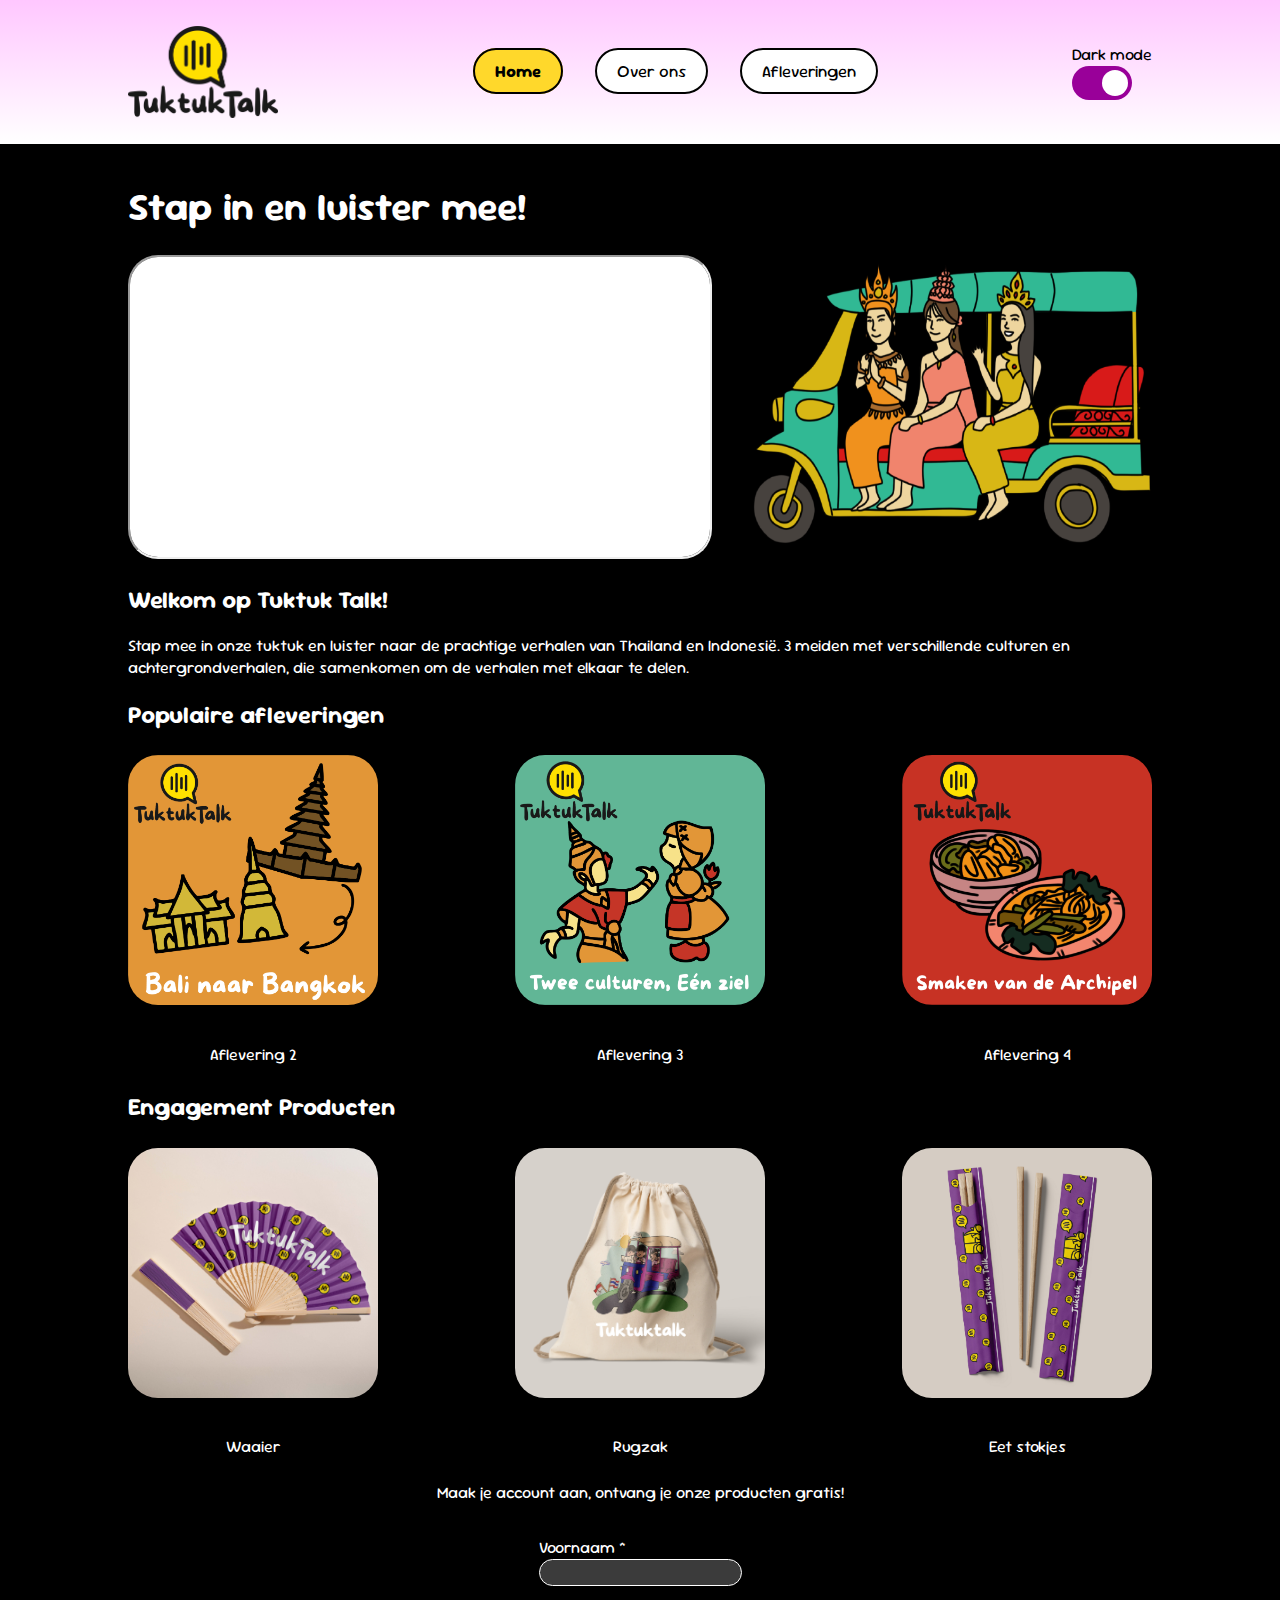
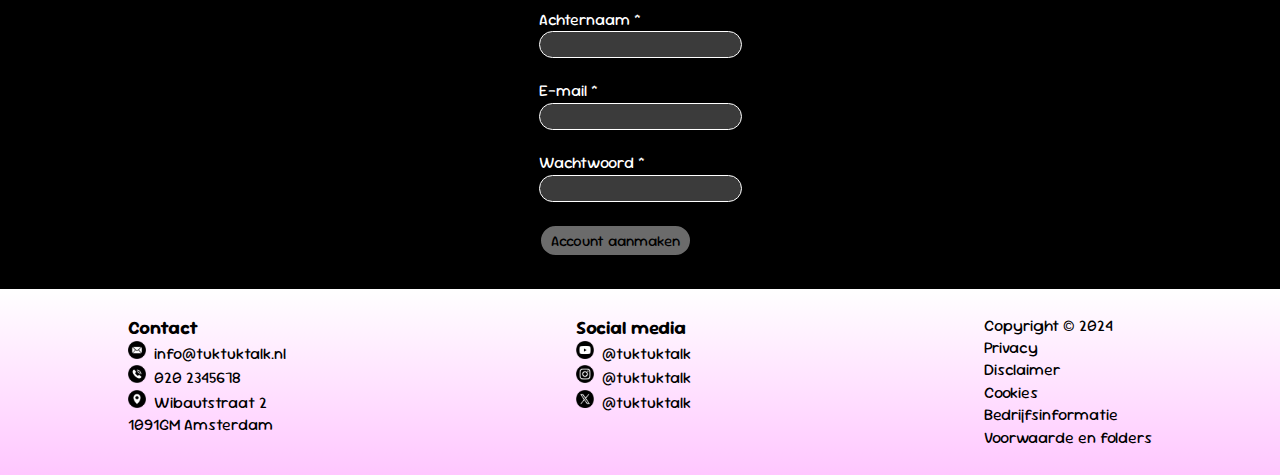
==== index.html @ a38bcc22 "Add files via upload" ====
<!DOCTYPE html>
<html lang="nl">
<head>
    <meta charset="UTF-8">
    <meta name="viewport" content="width=device-width, initial-scale=1.0">
    <title>Home</title>
    <link href="style.css" rel="stylesheet">
</head>

<body>
    <header> 
        <a href="#main" class="skip">Skip naar main content</a> <!-- W3Schools.com. (n.d.-b). https://www.w3schools.com/accessibility/accessibility_skip_links.php -->
        <div class="container">
            <img src="contentimg/logo3.png" width="150" alt="logo">
                <nav>
                    <ul>
                            <li><a class="currentpage" href="index.html">Home</a></li>
                            <li><a href="over-ons.html">Over ons</a></li>
                            <li><a href="overzicht.html">Afleveringen</a></li>  
                    </ul>
                </nav>
            <div class="flex-column">
                <p>Dark mode</p>
                <label class="switch"><!-- /* W3Schools.com. (n.d.-c). https://www.w3schools.com/howto/howto_css_switch.asp */ -->
                    <input type="checkbox" name="theme" value="dark" checked> <!-- /* FED 24-25 - Blok 1 - Intro kleurtjes met has en lightdark */ -->
                    <span class="slider round"></span>
                </label>
            </div>
        </div>   
    </header>

    <main id="main">
        
        <section>    
            <h1>Stap in en luister mee!</h1>
            <div class="flex-horizontaal">
                <iframe width="580" height="300" src="https://www.youtube.com/embed/Chkr73xIOpw?si=q-hzg6GYBfkaRvC6" 
                title="YouTube video player" allow="accelerometer; autoplay; clipboard-write; encrypted-media; gyroscope; picture-in-picture; web-share" allowfullscreen></iframe>
                <img src="contentimg/eigenbeeld.png" width="400" height="290" alt="groepfoto"> 
            </div> 
        
            <h2>Welkom op Tuktuk Talk! </h2>
            <br><p>Stap mee in onze tuktuk en luister naar de prachtige verhalen van Thailand en Indonesië. 
            3 meiden met verschillende culturen en achtergrondverhalen, die samenkomen om de verhalen met elkaar te delen.
            </p><br>
        </section>

        <section>
            <h2>Populaire afleveringen</h2>
            <div class="flex-horizontaal">
                <div class="center-column">
                    <a class="image-button" href="#">
                        <img src="contentimg/aflevering2.png" width="250" height="250" alt="aflevering2">
                    </a>
                    <p>Aflevering 2</p>
                </div>
                <div class="center-column">
                    <a class="image-button" href="#"> 
                        <img src="contentimg/aflevering3.png" width="250" height="250" alt="aflevering3">
                    </a>
                    <p>Aflevering 3</p>
                </div>
                <div class="center-column">
                    <a class="image-button" href="#">
                        <img src="contentimg/aflevering4.png" width="250" height="250" alt="aflevering4">
                    </a>
                    <p>Aflevering 4</p>
                </div>
            </div>
        </section>

        <section>
            <h2>Engagement Producten</h2>
            <div class="flex-horizontaal">
                <div class="center-column">
                    <a class = "image-button" href="#">
                         <img src="contentimg/waaier.jpg" width="250" height="250" alt="waaier">
                    </a>
                    <p>Waaier</p>
                </div> 
                <div class="center-column">
                    <a class = "image-button" href="#">
                    <img src="contentimg/rugzak.jpg" width="250" height="250" alt="rugzak">
                    </a>
                    <p>Rugzak</p>
                </div>
                <div class="center-column">
                    <a class = "image-button" href="#">
                        <img src="contentimg/stokjes.jpg" width="250" height="250" alt="stokjes">
                    </a>
                    <p>Eet stokjes</p>
                </div>
            </div>
        </section>

        <section>
            <div class="center-column">
                <p>Maak je account aan, ontvang je onze producten gratis!</p>
                <form action="#">
                  <label for="voorname">Voornaam *</label><br>
                  <input type="text" id="voorname" name="voorname"><br><br>
                  <label for="achtername">Achternaam *</label><br>
                  <input type="text" id="achtername" name="achtername"><br><br>
                  <label for="emailadres">E-mail *</label><br>
                  <input type="text" id="emailadres" name="emailadres"><br><br>
                  <label for="wachtwoord">Wachtwoord *</label><br>
                  <input type="password" id="wachtwoord" name="wachtwoord"><br><br>
                  <input type="submit"value="Account aanmaken">
                </form>
            </div>
        </section>
    </main>

    <footer>
    <div class="privacy">
        <div class="flex-column">
            <h3>Contact</h3>
            <div class="privacy-link">
                <p><img src="contentimg/iconemail.png" width="18" alt="email">
                <a href="#">info@tuktuktalk.nl</a></p>
            </div>
            <div class="privacy-link">
                <p><img src="contentimg/icontelefoon.png" width="18" alt="telefoon">
                <a href="#">020 2345678</a></p>
            </div>
            <div class="privacy-link">
                <p><img src="contentimg/iconadres.png" width="18" alt="adres">
                <a href="#">Wibautstraat 2 <br> 1091GM Amsterdam</a></p>
            </div>
        </div>
        <div class="flex-column">
            <h3>Social media</h3>
            <div class="privacy-link">
                <p><img src="contentimg/iconyoutube.png" width="18" alt="youtube">
                <a href="#">@tuktuktalk</a></p>
            </div>
            <div class="privacy-link">
                <p><img src="contentimg/iconinstagram.png" width="18" alt="instagram">
                <a href="#">@tuktuktalk</a></p>
            </div>
            <div class="privacy-link">
                <p><img src="contentimg/iconx.png" width="18" alt="x">
                <a href="#">@tuktuktalk</a> </p>    
             </div> 
        </div>
        <div class="flex-column">
            <ul>
                <li> <a href="#">Copyright © 2024</a></li>
                <li> <a href="#">Privacy</a></li>
                <li> <a href="#">Disclaimer</a></li>
                <li> <a href="#">Cookies</a></li>
                <li> <a href="#">Bedrijfsinformatie</a></li>
                <li> <a href="#">Voorwaarde en folders</a></li>
            </ul> 
        </div>
    </div>
    </footer>
</body>
</html>
---- style.css ----
@import url('https://fonts.googleapis.com/css2?family=Sour+Gummy:ital,wght@0,100..900;1,100..900&display=swap');
@import url('https://fonts.googleapis.com/css2?family=Mulish:ital,wght@0,200..1000;1,200..1000&family=Sour+Gummy:ital,wght@0,100..900;1,100..900&display=swap');
@keyframes pulse {
    0% {
        transform: scale(1);
    }
    50% {
        transform: scale(1.1);
    }
    100% {
        transform: scale(1);
    }
}

*{
    margin: 0;
    padding: 0;
}

.image-button {
    border: none;
    background: none;
    padding: 0;
    cursor: pointer;
}


.image-button:hover {
    animation: pulse 0.6s ease-in-out infinite;
    opacity: 0.8;
    transform: scale(1.05);
    transition: transform 0.3s opacity 0.3s;
}

/* FED 24-25 - Blok 1 - Intro kleurtjes met has en lightdark */
:root {
    color-scheme: light dark;
    --bg: light-dark( white, black);
    --clr: light-dark(Black, White);
}

html:has([value="light"]:checked) {
    color-scheme: light;
    color: var(--clr);
    background-color: var(--bg);
}

html:has([value="dark"]:checked) {
    color-scheme: dark;
    color: var(--clr);
    background-color: var(--bg);
}

/*W3Schools.com. (n.d.-c). https://www.w3schools.com/howto/howto_css_switch.asp*/
.switch {
    position: relative;
    width: 60px;
    height: 34px;
}

.switch input { 
    opacity: 0;
    width: 0;
    height: 0;
}

.slider {
    position: absolute;
    cursor: pointer;
    top: 0;
    left: 0;
    right: 0;
    bottom: 0;
    background-color: #ccc;
    -webkit-transition: .4s;
    transition: .4s;
}

.slider:before {
    position: absolute;
    content: "";
    height: 26px;
    width: 26px;
    left: 4px;
    bottom: 4px;
    background-color: white;
    -webkit-transition: .4s;
    transition: .4s;
}

input:checked + .slider {
    background-color: #990099;
}

input:focus + .slider {
    box-shadow: 0 0 1px #990099;
}

input:checked + .slider:before {
    -webkit-transform: translateX(26px);
    -ms-transform: translateX(26px);
    transform: translateX(26px);
}

.slider.round {
    border-radius: 34px;
}

.slider.round:before {
    border-radius: 50%;
}

main {   
    width: 80%;
    margin: auto;
}

h1 {
    font-size: 3vw;
    font-family: "Sour Gummy", sans-serif;
    text-align: left;
    padding-top: 1em;
}


h2, h3, p, span, a, form, label{
    font-family: "Sour Gummy", sans-serif;
    line-height: 1.4em;
}

header {
    background-image: linear-gradient(#FFC7FF, white);
    padding: 2vw 10vw;
    color: black;
}

/* W3Schools.com. (n.d.-b). https://www.w3schools.com/accessibility/accessibility_skip_links.php */
.skip {
    position: absolute;
    left: -10000px;
    top: auto;
    width: 1px;
    height: 1px;
    overflow: hidden;
}

.skip:focus {
    position: static;
    width: auto;
    height: auto;
}


.container{
    display: flex;
    justify-content: space-between;
    align-items: center;
}

nav a { 
    background-color: white;
    padding: 10px 20px;
    border: 2px solid black;
    border-radius: 50px;
    font-size: 1.3vw;
    color: black;
    transition: all 0.5s ease;
    text-decoration: none;
    
}

nav a:hover {
    color: white;
    background-color: black;

}

nav a:active {
    transform: translateY(0.6em);
}

nav a:focus {
    color: white;
    background-color:black;
}

nav ul {
    list-style-type: none;
    padding-left: 0;
    display: flex;
    flex-direction: row;
    gap: 2em;
    flex-wrap: wrap;
}

a.currentpage {
    border: 2px solid black;
    background-color: #ffd82b ;
    color: black;
    border-radius: 50px;
    padding: 10px 20px;
    font-weight: 800;
}

.flex-horizontaal {
    display: flex;
    flex-direction: row;
    justify-content: space-between;
    gap: 2em;
    padding: 1.5em 0em;
}

.flex-horizontaal img, .flex-horizontaal iframe {
    border-radius: 30px;
}

.omschrijving a {
    font-size: 1.8vw;
    font-weight: 700;
    color:var(--clr);
    text-decoration: underline;
    transition: all 0.5s ease;
}

.omschrijving a:hover {
    text-decoration: underline;
    color: #960196;
}

.omschrijving a:active {
    transform: translateY(0.6em);
}

.omschrijving a:focus {
    background-color: var(--clr);
    color: var(--bg);
}

footer {
    padding-top: 2em;
}

footer p{
    padding: 0;
}

.privacy {
    display: flex;
    justify-content:space-between;
    gap: 2em;
    flex-direction: row;
    background-image: linear-gradient(white,#FFC7FF);
    color: black;
    padding: 2vw 10vw;
}

.privacy ul{
    list-style-type: none;
}

.privacy a{
    padding-left: 0.25em;
    color: black;
    text-decoration: none;
}

.privacy a:hover {
    color: black;
    text-decoration: underline;
}

.privacy a:focus {
    color: white;
    background-color: black;
    text-decoration: underline;
}

.flex-column {
    display: flex;
    flex-direction: column;
}

.center-column{
    display: flex;
    flex-direction: column;
    align-items: center;
    gap: 2em;
}


.center-column a {
    color: var(--clr);
    text-decoration: none;
    transition: all 0.5s ease;
}

.center-column a:hover {
    color: var(--bg);
    border-radius: 50px;
    text-decoration: none;
    padding: 10px;
}


.profiel {
    display: flex;
    flex-direction: column;
    align-items: center;
    background-color: var(--bg);
    color: var(--clr);
    border-radius: 30px;
    border: 3px solid #ffd82b;
    width: 20.5vw;
}

.profiel span {
    padding: 1em 0.5em;
    font-weight: 500;
    font-size: 1.4vw;
}

.profiel p {
    padding: 0.5em 1.5em 1.5em 1.5em;
    text-align: center;
    font-size: 1.2vw;
}

.profiel img {
    border-radius: 30px 30px 0 0;
}

.profielimg {
    width: 19.9vw;
}

.delen-box {
    margin: 2em auto;
    border: 3px solid #ffd82b;
    border-radius: 30px;
    color: var(--clr);
    background-color:  var(--bg) ;
    text-align: center;
    padding: 2em 1em 2em 1em;
    width: 50%;
}


.delen-box a {
    border: 2px solid #ffd82b;
    background-color: white;
    color: black;
    border-radius: 50px;
    padding: 10px;
    text-decoration: none;
    transition: all 0.5s ease;
    line-height: 3em;
}

.delen-box a:hover {
    background-color: #ffd82b;
    color: black;
    border: 1px solid white;
    border-radius: 50px;
    padding: 10px;
}

.delen-box a:active {
    transform: translateY(0.6em);
}

.delen-box a:focus {
    background-color: #ffd82b;
}

/*W3Schools.com. (n.d.-d). https://www.w3schools.com/css/css_form.asp*/
input[type=text], input[type=password] {
    width: 100%;
    padding: 5px 12px;
    box-sizing: border-box;
    border: 1px solid var(--clr);
    border-radius: 30px;
    color: var(--clr);
  }

input[type=submit] {
    border: none;
    color: var(--bg);
    padding: 5px 10px;
    border: 2px solid var(--bg); 
    border-radius: 30px;
    text-align: center;
    text-decoration: none;
    font-size: 15px;
    font-family: "Sour Gummy", sans-serif;
}

input[type=submit]:hover{
    background-color:var(--clr);
    color:var(--bg);
}

input[type=submit]:active {
    transform: translateY(4px);
}

input[type=submit]:focus {
    background-color: var(--clr);
    color:var(--bg);
}
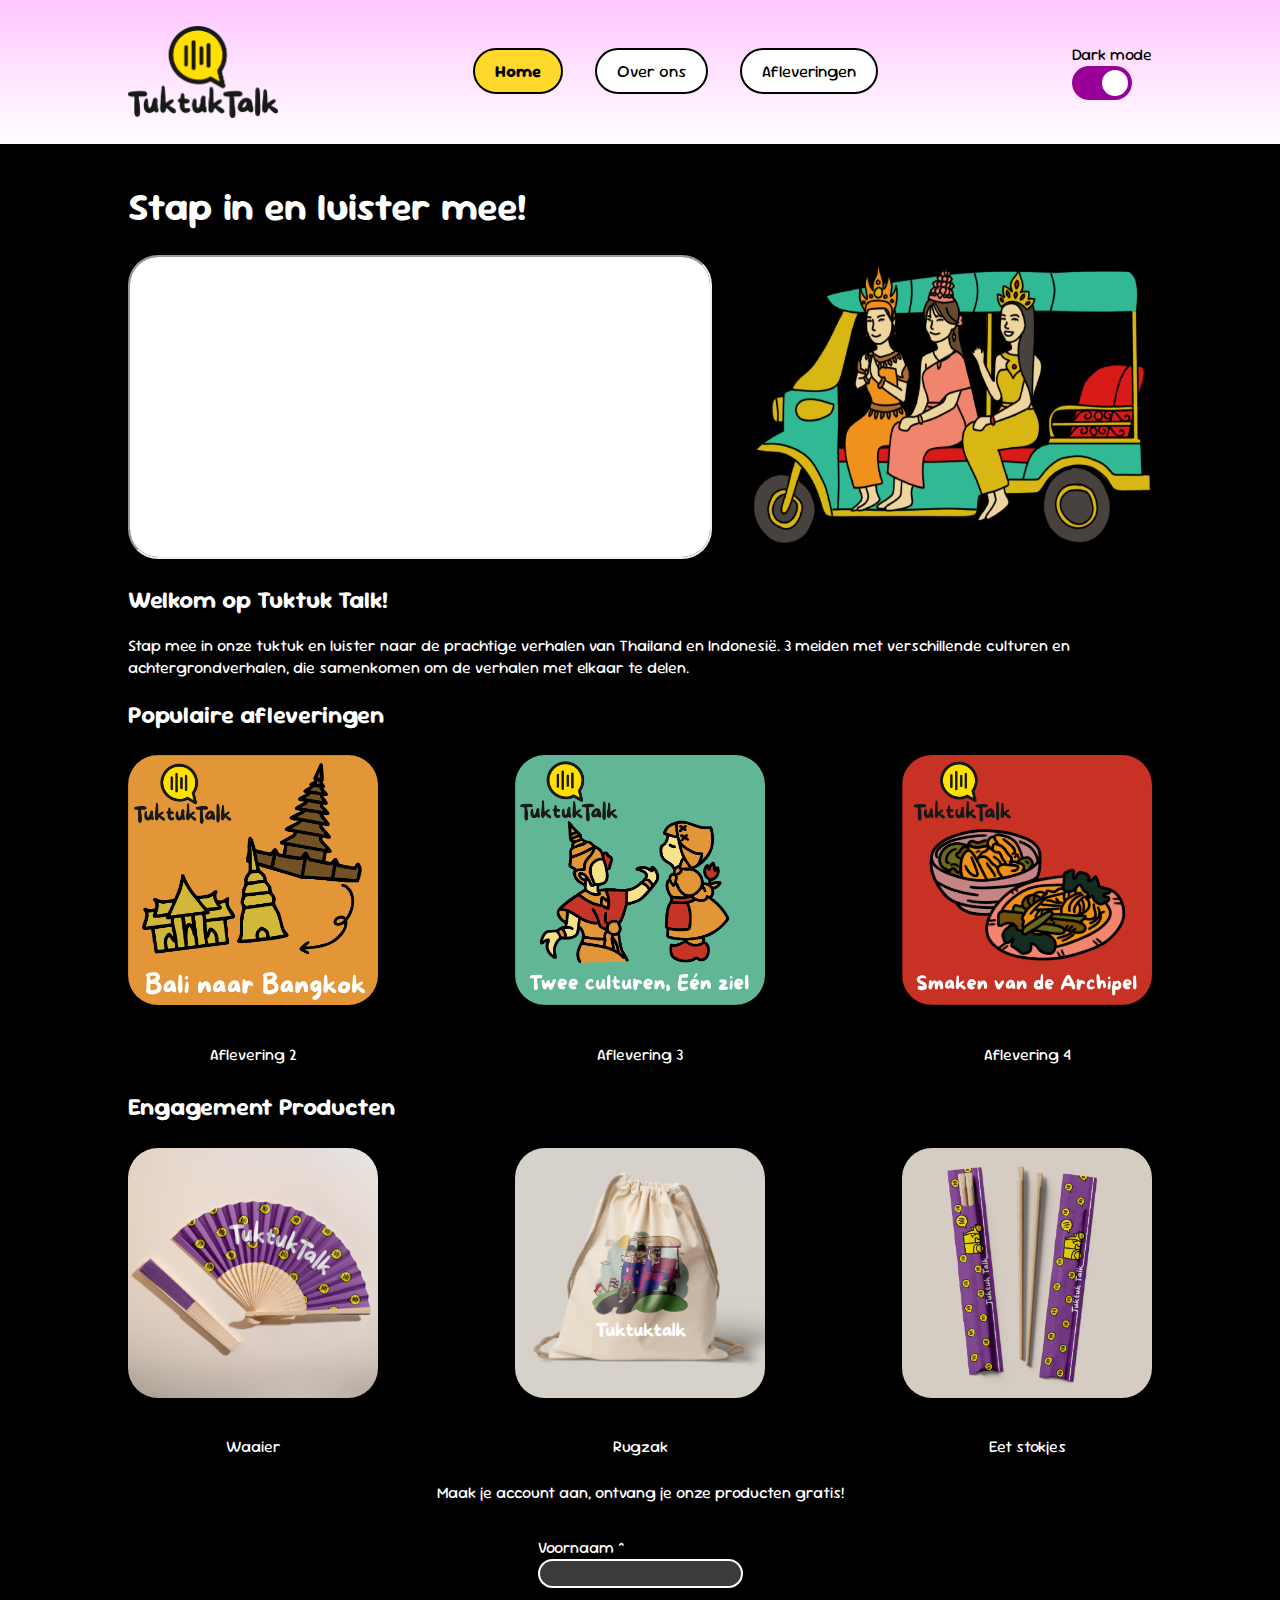
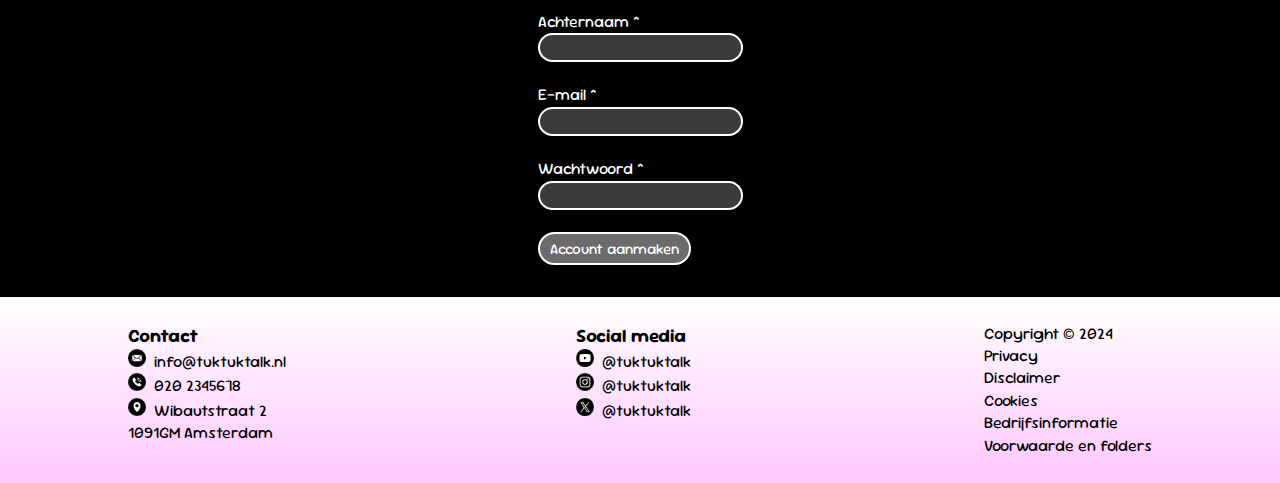
==== commit b3a20d55: "Add files via upload" ====
--- a/index.html
+++ b/index.html
@@ -12,13 +12,13 @@
         <a href="#main" class="skip">Skip naar main content</a> <!-- W3Schools.com. (n.d.-b). https://www.w3schools.com/accessibility/accessibility_skip_links.php -->
         <div class="container">
             <img src="contentimg/logo3.png" width="150" alt="logo">
-                <nav>
-                    <ul>
-                            <li><a class="currentpage" href="index.html">Home</a></li>
-                            <li><a href="over-ons.html">Over ons</a></li>
-                            <li><a href="overzicht.html">Afleveringen</a></li>  
-                    </ul>
-                </nav>
+            <nav>
+                <ul>
+                    <li><a class="currentpage" href="index.html">Home</a></li>
+                    <li><a href="over-ons.html">Over ons</a></li>
+                    <li><a href="overzicht.html">Afleveringen</a></li>  
+                </ul>
+            </nav>
             <div class="flex-column">
                 <p>Dark mode</p>
                 <label class="switch"><!-- /* W3Schools.com. (n.d.-c). https://www.w3schools.com/howto/howto_css_switch.asp */ -->
@@ -105,7 +105,7 @@
                   <input type="text" id="emailadres" name="emailadres"><br><br>
                   <label for="wachtwoord">Wachtwoord *</label><br>
                   <input type="password" id="wachtwoord" name="wachtwoord"><br><br>
-                  <input type="submit"value="Account aanmaken">
+                  <input type="submit" value="Account aanmaken">
                 </form>
             </div>
         </section>
--- a/style.css
+++ b/style.css
@@ -1,6 +1,6 @@
-
 @import url('https://fonts.googleapis.com/css2?family=Sour+Gummy:ital,wght@0,100..900;1,100..900&display=swap');
 @import url('https://fonts.googleapis.com/css2?family=Mulish:ital,wght@0,200..1000;1,200..1000&family=Sour+Gummy:ital,wght@0,100..900;1,100..900&display=swap');
+
 @keyframes pulse {
     0% {
         transform: scale(1);
@@ -13,7 +13,7 @@
     }
 }
 
-*{
+* {
     margin: 0;
     padding: 0;
 }
@@ -25,41 +25,48 @@
     cursor: pointer;
 }
 
-
 .image-button:hover {
     animation: pulse 0.6s ease-in-out infinite;
     opacity: 0.8;
     transform: scale(1.05);
-    transition: transform 0.3s opacity 0.3s;
-}
-
-/* FED 24-25 - Blok 1 - Intro kleurtjes met has en lightdark */
+    transition: transform 0.3s, opacity 0.3s;
+}
+
 :root {
     color-scheme: light dark;
-    --bg: light-dark( white, black);
-    --clr: light-dark(Black, White);
+    --bg-light: white;
+    --clr-light: black;
+    --bg-dark: black;
+    --clr-dark: white;
+    --clr: var(--clr-light);
 }
 
 html:has([value="light"]:checked) {
     color-scheme: light;
-    color: var(--clr);
-    background-color: var(--bg);
+    color: var(--clr-light);
+    background-color: var(--bg-light);
+    --clr: black;
 }
 
 html:has([value="dark"]:checked) {
     color-scheme: dark;
-    color: var(--clr);
-    background-color: var(--bg);
-}
-
-/*W3Schools.com. (n.d.-c). https://www.w3schools.com/howto/howto_css_switch.asp*/
+    color: var(--clr-dark);
+    background-color: var(--bg-dark);
+    --clr: white;
+}
+
+body[data-theme="dark"] {
+    --clr: var(--clr-dark);
+    --bg: var(--bg-dark);
+}
+
 .switch {
     position: relative;
     width: 60px;
     height: 34px;
 }
 
-.switch input { 
+.switch input {
     opacity: 0;
     width: 0;
     height: 0;
@@ -123,8 +130,7 @@
     padding-top: 1em;
 }
 
-
-h2, h3, p, span, a, form, label{
+h2, h3, p, span, a, form, label {
     font-family: "Sour Gummy", sans-serif;
     line-height: 1.4em;
 }
@@ -135,7 +141,6 @@
     color: black;
 }
 
-/* W3Schools.com. (n.d.-b). https://www.w3schools.com/accessibility/accessibility_skip_links.php */
 .skip {
     position: absolute;
     left: -10000px;
@@ -151,8 +156,7 @@
     height: auto;
 }
 
-
-.container{
+.container {
     display: flex;
     justify-content: space-between;
     align-items: center;
@@ -167,13 +171,11 @@
     color: black;
     transition: all 0.5s ease;
     text-decoration: none;
-    
 }
 
 nav a:hover {
     color: white;
     background-color: black;
-
 }
 
 nav a:active {
@@ -182,7 +184,7 @@
 
 nav a:focus {
     color: white;
-    background-color:black;
+    background-color: black;
 }
 
 nav ul {
@@ -196,7 +198,7 @@
 
 a.currentpage {
     border: 2px solid black;
-    background-color: #ffd82b ;
+    background-color: #ffd82b;
     color: black;
     border-radius: 50px;
     padding: 10px 20px;
@@ -218,7 +220,7 @@
 .omschrijving a {
     font-size: 1.8vw;
     font-weight: 700;
-    color:var(--clr);
+    color: var(--clr);
     text-decoration: underline;
     transition: all 0.5s ease;
 }
@@ -241,25 +243,25 @@
     padding-top: 2em;
 }
 
-footer p{
+footer p {
     padding: 0;
 }
 
 .privacy {
     display: flex;
-    justify-content:space-between;
+    justify-content: space-between;
     gap: 2em;
     flex-direction: row;
-    background-image: linear-gradient(white,#FFC7FF);
+    background-image: linear-gradient(white, #FFC7FF);
     color: black;
     padding: 2vw 10vw;
 }
 
-.privacy ul{
+.privacy ul {
     list-style-type: none;
 }
 
-.privacy a{
+.privacy a {
     padding-left: 0.25em;
     color: black;
     text-decoration: none;
@@ -281,14 +283,13 @@
     flex-direction: column;
 }
 
-.center-column{
+.center-column {
     display: flex;
     flex-direction: column;
     align-items: center;
     gap: 2em;
 }
 
-
 .center-column a {
     color: var(--clr);
     text-decoration: none;
@@ -301,7 +302,6 @@
     text-decoration: none;
     padding: 10px;
 }
-
 
 .profiel {
     display: flex;
@@ -339,13 +339,12 @@
     border: 3px solid #ffd82b;
     border-radius: 30px;
     color: var(--clr);
-    background-color:  var(--bg) ;
+    background-color: var(--bg);
     text-align: center;
     padding: 2em 1em 2em 1em;
     width: 50%;
 }
 
-
 .delen-box a {
     border: 2px solid #ffd82b;
     background-color: white;
@@ -373,38 +372,39 @@
     background-color: #ffd82b;
 }
 
-/*W3Schools.com. (n.d.-d). https://www.w3schools.com/css/css_form.asp*/
+input[type=submit] {
+    border: none;
+    color: var(--bg);
+    padding: 5px 10px;
+    border: 2px solid var(--clr);
+    border-radius: 30px;
+    text-align: center;
+    text-decoration: none;
+    font-size: 15px;
+    font-family: "Sour Gummy", sans-serif;
+}
+
+input[type=submit]:hover {
+    background-color: var(--bg);
+    color: var(--clr);
+    border: 2px solid var(--clr);
+}
+
+input[type=submit]:active {
+    transform: translateY(4px);
+}
+
+input[type=submit]:focus {
+    background-color: var(--clr);
+    color: var(--bg);
+}
+
 input[type=text], input[type=password] {
     width: 100%;
     padding: 5px 12px;
     box-sizing: border-box;
-    border: 1px solid var(--clr);
+    border: 2px solid var(--clr);
     border-radius: 30px;
     color: var(--clr);
-  }
-
-input[type=submit] {
-    border: none;
-    color: var(--bg);
-    padding: 5px 10px;
-    border: 2px solid var(--bg); 
-    border-radius: 30px;
-    text-align: center;
-    text-decoration: none;
-    font-size: 15px;
-    font-family: "Sour Gummy", sans-serif;
-}
-
-input[type=submit]:hover{
-    background-color:var(--clr);
-    color:var(--bg);
-}
-
-input[type=submit]:active {
-    transform: translateY(4px);
-}
-
-input[type=submit]:focus {
-    background-color: var(--clr);
-    color:var(--bg);
-}+}
+
